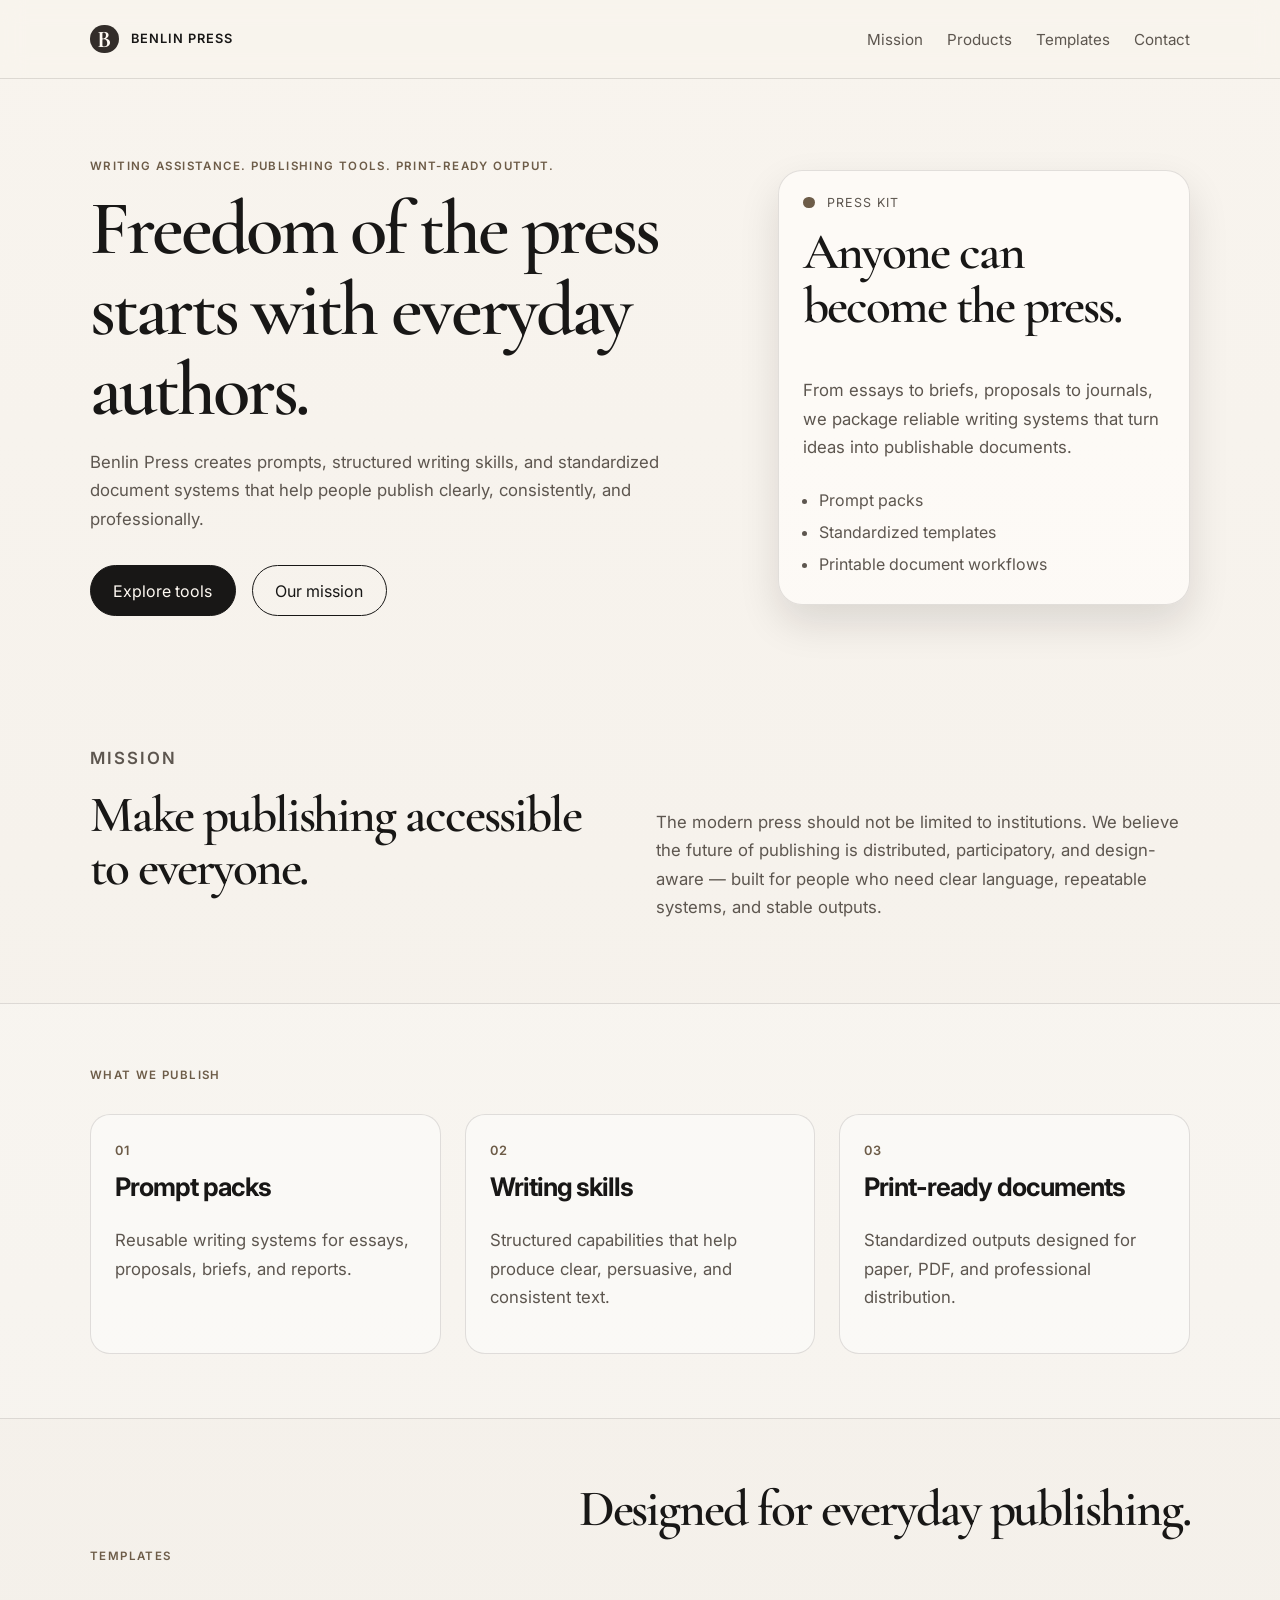
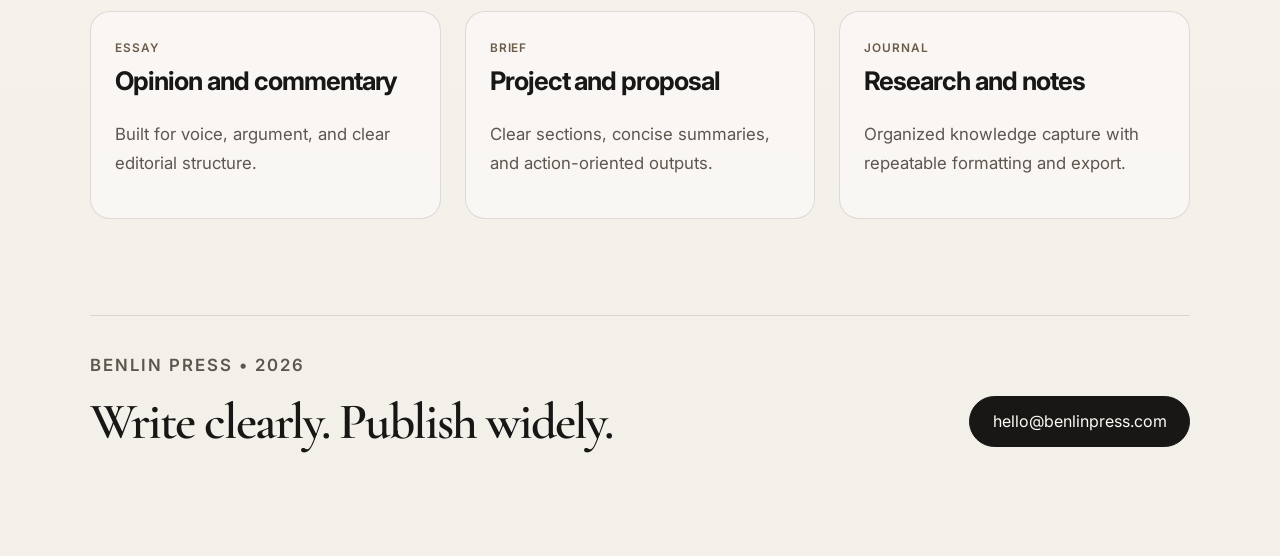
==== index.html @ 3bb2b103 "Align Benlin Press project around publishing prompts and printable document workflows" ====
<!DOCTYPE html>
<html lang="en">
  <head>
    <meta charset="UTF-8" />
    <meta name="viewport" content="width=device-width, initial-scale=1.0" />
    <meta
      name="description"
      content="Benlin Press — writing assistance prompts and skills for standardized printable documents."
    />
    <title>Benlin Press</title>
    <link rel="preconnect" href="https://fonts.googleapis.com" />
    <link rel="preconnect" href="https://fonts.gstatic.com" crossorigin />
    <link
      href="https://fonts.googleapis.com/css2?family=Cormorant+Garamond:wght@500;600;700&family=Inter:wght@400;500;600;700&display=swap"
      rel="stylesheet"
    />
    <link rel="stylesheet" href="styles.css" />
  </head>
  <body>
    <header class="site-header">
      <div class="container nav">
        <div class="brand" aria-label="Benlin Press home">
          <span class="brand-mark">B</span>
          <span>Benlin Press</span>
        </div>
        <nav class="main-nav" aria-label="Main navigation">
          <a href="#mission">Mission</a>
          <a href="#products">Products</a>
          <a href="#templates">Templates</a>
          <a href="#contact">Contact</a>
        </nav>
      </div>
    </header>

    <main>
      <section class="hero">
        <div class="container hero-layout">
          <div class="hero-copy">
            <p class="eyebrow">Writing assistance. Publishing tools. Print-ready output.</p>
            <h1>Freedom of the press starts with everyday authors.</h1>
            <p class="lede">
              Benlin Press creates prompts, structured writing skills, and standardized document systems that help people publish clearly, consistently, and professionally.
            </p>
            <div class="hero-actions">
              <a class="button primary" href="#products">Explore tools</a>
              <a class="button secondary" href="#mission">Our mission</a>
            </div>
          </div>

          <div class="hero-card" aria-label="Benlin Press overview">
            <div class="card-header">
              <span class="dot"></span>
              <span>Press kit</span>
            </div>
            <h2>Anyone can become the press.</h2>
            <p>
              From essays to briefs, proposals to journals, we package reliable writing systems that turn ideas into publishable documents.
            </p>
            <ul>
              <li>Prompt packs</li>
              <li>Standardized templates</li>
              <li>Printable document workflows</li>
            </ul>
          </div>
        </div>
      </section>

      <section id="mission" class="section">
        <div class="container two-column">
          <div>
            <p class="eyebrow">Mission</p>
            <h2>Make publishing accessible to everyone.</h2>
          </div>
          <div>
            <p>
              The modern press should not be limited to institutions. We believe the future of publishing is distributed, participatory, and design-aware — built for people who need clear language, repeatable systems, and stable outputs.
            </p>
          </div>
        </div>
      </section>

      <section id="products" class="section muted">
        <div class="container">
          <p class="eyebrow">What we publish</p>
          <div class="feature-grid">
            <article class="feature-item">
              <span class="feature-number">01</span>
              <h3>Prompt packs</h3>
              <p>Reusable writing systems for essays, proposals, briefs, and reports.</p>
            </article>
            <article class="feature-item">
              <span class="feature-number">02</span>
              <h3>Writing skills</h3>
              <p>Structured capabilities that help produce clear, persuasive, and consistent text.</p>
            </article>
            <article class="feature-item">
              <span class="feature-number">03</span>
              <h3>Print-ready documents</h3>
              <p>Standardized outputs designed for paper, PDF, and professional distribution.</p>
            </article>
          </div>
        </div>
      </section>

      <section id="templates" class="section">
        <div class="container">
          <div class="section-heading">
            <p class="eyebrow">Templates</p>
            <h2>Designed for everyday publishing.</h2>
          </div>

          <div class="article-grid">
            <article class="article-card">
              <span class="meta">Essay</span>
              <h3>Opinion and commentary</h3>
              <p>Built for voice, argument, and clear editorial structure.</p>
            </article>
            <article class="article-card">
              <span class="meta">Brief</span>
              <h3>Project and proposal</h3>
              <p>Clear sections, concise summaries, and action-oriented outputs.</p>
            </article>
            <article class="article-card">
              <span class="meta">Journal</span>
              <h3>Research and notes</h3>
              <p>Organized knowledge capture with repeatable formatting and export.</p>
            </article>
          </div>
        </div>
      </section>
    </main>

    <footer id="contact" class="site-footer">
      <div class="container footer-layout">
        <div>
          <p class="eyebrow">Benlin Press</p>
          <h2>Write clearly. Publish widely.</h2>
        </div>
        <a class="button primary" href="mailto:hello@benlinpress.com">hello@benlinpress.com</a>
      </div>
    </footer>

    <script src="app.js"></script>
  </body>
</html>
---- styles.css ----
:root {
  --bg: #f3efe8;
  --bg-strong: #eadfc8;
  --panel: #fffdf9;
  --ink: #181716;
  --muted: #5d564f;
  --line: rgba(24, 23, 22, 0.12);
  --accent: #6d5c48;
  --accent-deep: #332d2a;
  --shadow: rgba(21, 17, 14, 0.12);
}

* {
  box-sizing: border-box;
}

html {
  scroll-behavior: smooth;
}

body {
  margin: 0;
  font-family: "Inter", sans-serif;
  background: linear-gradient(180deg, #f8f4ee 0%, #f3efe9 100%);
  color: var(--ink);
}

a {
  color: inherit;
  text-decoration: none;
}

.container {
  width: min(1100px, calc(100% - 2rem));
  margin: 0 auto;
}

.site-header {
  position: sticky;
  top: 0;
  z-index: 10;
  backdrop-filter: blur(12px);
  background: rgba(248, 244, 238, 0.72);
  border-bottom: 1px solid var(--line);
}

.nav {
  display: flex;
  align-items: center;
  justify-content: space-between;
  min-height: 78px;
}

.brand {
  display: inline-flex;
  align-items: center;
  gap: 0.75rem;
  font-size: 0.8rem;
  font-weight: 600;
  text-transform: uppercase;
  letter-spacing: 0.08em;
}

.brand-mark {
  width: 1.8rem;
  height: 1.8rem;
  display: inline-flex;
  align-items: center;
  justify-content: center;
  border-radius: 50%;
  background: var(--accent-deep);
  color: #fffaf4;
  font-family: "Cormorant Garamond", serif;
  font-size: 1.5rem;
  font-weight: 700;
}

.main-nav {
  display: flex;
  gap: 1.5rem;
  color: var(--muted);
  font-size: 0.95rem;
}

.main-nav a {
  position: relative;
}

.main-nav a::after {
  content: "";
  position: absolute;
  left: 0;
  bottom: -0.35rem;
  width: 100%;
  height: 1px;
  background: var(--ink);
  transform: scaleX(0);
  transform-origin: center;
  transition: transform 0.2s ease;
}

.main-nav a:hover::after,
.main-nav a:focus-visible::after {
  transform: scaleX(1);
}

.hero {
  padding: 5rem 0 4rem;
}

.hero-layout {
  display: grid;
  grid-template-columns: 1.4fr 0.9fr;
  align-items: center;
  gap: 3rem;
}

.eyebrow {
  margin: 0 0 1rem;
  color: var(--accent);
  font-size: 0.72rem;
  font-weight: 600;
  letter-spacing: 0.12em;
  text-transform: uppercase;
}

h1,
h2,
h3 {
  margin-top: 0;
  line-height: 1.05;
  letter-spacing: -0.04em;
}

h1,
h2 {
  font-family: "Cormorant Garamond", serif;
  font-weight: 600;
}

h1 {
  max-width: 620px;
  font-size: clamp(3.2rem, 6vw, 6rem);
  margin-bottom: 1rem;
}

h2 {
  font-size: clamp(2.2rem, 4vw, 3.3rem);
}

h3 {
  font-size: clamp(1.5rem, 2vw, 2rem);
}

.lede,
.hero-card p,
.feature-item p,
.article-card p,
.two-column p,
.footer-layout p {
  font-size: 1.05rem;
  line-height: 1.7;
  color: var(--muted);
}

.hero-actions {
  display: flex;
  flex-wrap: wrap;
  gap: 1rem;
  margin-top: 2rem;
}

.button {
  display: inline-flex;
  align-items: center;
  justify-content: center;
  min-height: 3.1rem;
  padding: 0.9rem 1.4rem;
  border-radius: 999px;
  border: 1px solid var(--ink);
  transition: transform 0.2s ease, box-shadow 0.2s ease;
}

.button:hover,
.button:focus-visible {
  transform: translateY(-1px);
  box-shadow: 0 10px 20px rgba(35, 25, 20, 0.08);
}

.button.primary {
  background: var(--ink);
  color: #fffaf3;
  border-color: var(--ink);
}

.button.secondary {
  background: transparent;
  color: var(--ink);
}

.hero-card {
  background: rgba(255, 253, 249, 0.7);
  border: 1px solid var(--line);
  border-radius: 1.5rem;
  padding: 1.5rem;
  box-shadow: 0 18px 40px var(--shadow);
}

.card-header {
  display: flex;
  align-items: center;
  gap: 0.8rem;
  margin-bottom: 1rem;
  color: var(--muted);
  font-size: 0.78rem;
  letter-spacing: 0.08em;
  text-transform: uppercase;
}

.dot {
  width: 0.7rem;
  height: 0.7rem;
  border-radius: 50%;
  background: var(--accent);
  display: inline-block;
}

.hero-card ul {
  margin: 1.4rem 0 0;
  padding-left: 1rem;
  line-height: 2;
  color: var(--muted);
}

.section {
  padding: 4rem 0;
}

.muted {
  background: rgba(255, 255, 255, 0.2);
  border-top: 1px solid var(--line);
  border-bottom: 1px solid var(--line);
}

.two-column {
  display: grid;
  grid-template-columns: 1fr 1fr;
  gap: 2rem;
  align-items: end;
}

.feature-grid,
.article-grid {
  display: grid;
  grid-template-columns: repeat(3, minmax(0, 1fr));
  gap: 1.5rem;
  margin-top: 2rem;
}

.feature-item,
.article-card {
  background: rgba(255, 255, 255, 0.42);
  border: 1px solid var(--line);
  border-radius: 1.25rem;
  padding: 1.5rem;
}

.feature-number {
  display: inline-block;
  margin-bottom: 1rem;
  color: var(--accent);
  font-size: 0.8rem;
  font-weight: 600;
  letter-spacing: 0.08em;
  text-transform: uppercase;
}

.meta {
  display: inline-block;
  margin-bottom: 0.8rem;
  font-size: 0.74rem;
  color: var(--accent);
  letter-spacing: 0.08em;
  text-transform: uppercase;
  font-weight: 600;
}

.section-heading {
  display: flex;
  justify-content: space-between;
  align-items: end;
  gap: 1rem;
}

.site-footer {
  padding: 2rem 0 4rem;
}

.footer-layout {
  display: flex;
  justify-content: space-between;
  align-items: center;
  gap: 2rem;
  border-top: 1px solid var(--line);
  padding-top: 2.2rem;
}

@media (max-width: 820px) {
  .hero-layout,
  .two-column,
  .feature-grid,
  .article-grid,
  .footer-layout {
    display: grid;
    grid-template-columns: 1fr;
  }

  .main-nav {
    display: none;
  }

  .site-header {
    position: static;
  }

  .hero {
    padding-top: 3rem;
  }
}
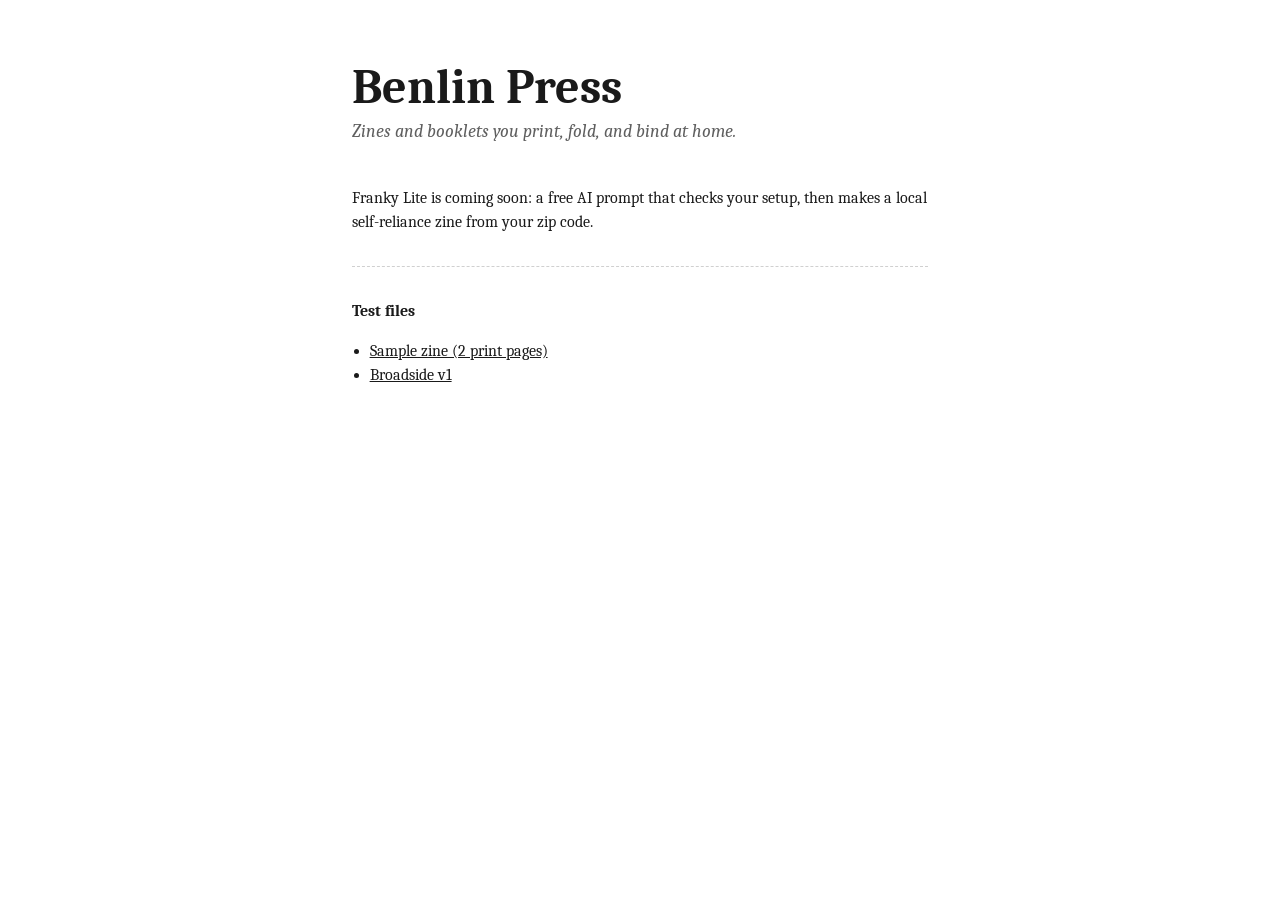
==== commit badf3b7c: "Add files via upload" ====
--- a/index.html
+++ b/index.html
@@ -1,145 +1,33 @@
-<!DOCTYPE html>
+<!doctype html>
 <html lang="en">
-  <head>
-    <meta charset="UTF-8" />
-    <meta name="viewport" content="width=device-width, initial-scale=1.0" />
-    <meta
-      name="description"
-      content="Benlin Press — writing assistance prompts and skills for standardized printable documents."
-    />
-    <title>Benlin Press</title>
-    <link rel="preconnect" href="https://fonts.googleapis.com" />
-    <link rel="preconnect" href="https://fonts.gstatic.com" crossorigin />
-    <link
-      href="https://fonts.googleapis.com/css2?family=Cormorant+Garamond:wght@500;600;700&family=Inter:wght@400;500;600;700&display=swap"
-      rel="stylesheet"
-    />
-    <link rel="stylesheet" href="styles.css" />
-  </head>
-  <body>
-    <header class="site-header">
-      <div class="container nav">
-        <div class="brand" aria-label="Benlin Press home">
-          <span class="brand-mark">B</span>
-          <span>Benlin Press</span>
-        </div>
-        <nav class="main-nav" aria-label="Main navigation">
-          <a href="#mission">Mission</a>
-          <a href="#products">Products</a>
-          <a href="#templates">Templates</a>
-          <a href="#contact">Contact</a>
-        </nav>
-      </div>
-    </header>
-
-    <main>
-      <section class="hero">
-        <div class="container hero-layout">
-          <div class="hero-copy">
-            <p class="eyebrow">Writing assistance. Publishing tools. Print-ready output.</p>
-            <h1>Freedom of the press starts with everyday authors.</h1>
-            <p class="lede">
-              Benlin Press creates prompts, structured writing skills, and standardized document systems that help people publish clearly, consistently, and professionally.
-            </p>
-            <div class="hero-actions">
-              <a class="button primary" href="#products">Explore tools</a>
-              <a class="button secondary" href="#mission">Our mission</a>
-            </div>
-          </div>
-
-          <div class="hero-card" aria-label="Benlin Press overview">
-            <div class="card-header">
-              <span class="dot"></span>
-              <span>Press kit</span>
-            </div>
-            <h2>Anyone can become the press.</h2>
-            <p>
-              From essays to briefs, proposals to journals, we package reliable writing systems that turn ideas into publishable documents.
-            </p>
-            <ul>
-              <li>Prompt packs</li>
-              <li>Standardized templates</li>
-              <li>Printable document workflows</li>
-            </ul>
-          </div>
-        </div>
-      </section>
-
-      <section id="mission" class="section">
-        <div class="container two-column">
-          <div>
-            <p class="eyebrow">Mission</p>
-            <h2>Make publishing accessible to everyone.</h2>
-          </div>
-          <div>
-            <p>
-              The modern press should not be limited to institutions. We believe the future of publishing is distributed, participatory, and design-aware — built for people who need clear language, repeatable systems, and stable outputs.
-            </p>
-          </div>
-        </div>
-      </section>
-
-      <section id="products" class="section muted">
-        <div class="container">
-          <p class="eyebrow">What we publish</p>
-          <div class="feature-grid">
-            <article class="feature-item">
-              <span class="feature-number">01</span>
-              <h3>Prompt packs</h3>
-              <p>Reusable writing systems for essays, proposals, briefs, and reports.</p>
-            </article>
-            <article class="feature-item">
-              <span class="feature-number">02</span>
-              <h3>Writing skills</h3>
-              <p>Structured capabilities that help produce clear, persuasive, and consistent text.</p>
-            </article>
-            <article class="feature-item">
-              <span class="feature-number">03</span>
-              <h3>Print-ready documents</h3>
-              <p>Standardized outputs designed for paper, PDF, and professional distribution.</p>
-            </article>
-          </div>
-        </div>
-      </section>
-
-      <section id="templates" class="section">
-        <div class="container">
-          <div class="section-heading">
-            <p class="eyebrow">Templates</p>
-            <h2>Designed for everyday publishing.</h2>
-          </div>
-
-          <div class="article-grid">
-            <article class="article-card">
-              <span class="meta">Essay</span>
-              <h3>Opinion and commentary</h3>
-              <p>Built for voice, argument, and clear editorial structure.</p>
-            </article>
-            <article class="article-card">
-              <span class="meta">Brief</span>
-              <h3>Project and proposal</h3>
-              <p>Clear sections, concise summaries, and action-oriented outputs.</p>
-            </article>
-            <article class="article-card">
-              <span class="meta">Journal</span>
-              <h3>Research and notes</h3>
-              <p>Organized knowledge capture with repeatable formatting and export.</p>
-            </article>
-          </div>
-        </div>
-      </section>
-    </main>
-
-    <footer id="contact" class="site-footer">
-      <div class="container footer-layout">
-        <div>
-          <p class="eyebrow">Benlin Press</p>
-          <h2>Write clearly. Publish widely.</h2>
-        </div>
-        <a class="button primary" href="mailto:hello@benlinpress.com">hello@benlinpress.com</a>
-      </div>
-    </footer>
-
-    <script src="app.js"></script>
-  </body>
+<head>
+<meta charset="utf-8">
+<meta name="viewport" content="width=device-width, initial-scale=1">
+<title>Benlin Press</title>
+<link href="https://fonts.googleapis.com/css2?family=Caladea:ital,wght@0,400;0,700;1,400&display=swap" rel="stylesheet">
+<style>
+  :root { --ink:#1a1a1a; --soft:#5f5f5f; --paper:#ffffff; --rule:#d0d0d0; color-scheme: light; }
+  @media (prefers-color-scheme: dark) { :root { --ink:#ececec; --soft:#a8a8a8; --paper:#161616; --rule:#3a3a3a; color-scheme: dark; } }
+  body { margin:0; background:var(--paper); color:var(--ink); font-family:Caladea, Cambria, Georgia, serif; line-height:1.5; }
+  main { max-width: 36rem; margin: 0 auto; padding: 4rem 1.5rem; }
+  h1 { font-size: 3rem; line-height:1; margin:0 0 .4rem; }
+  .lede { font-style: italic; color: var(--soft); font-size:1.15rem; margin:0 0 2.5rem; }
+  .fold { border-top:1px dashed var(--rule); margin: 2rem 0; }
+  a { color: inherit; }
+  ul { padding-left: 1.1rem; }
+</style>
+</head>
+<body>
+<main>
+  <h1>Benlin Press</h1>
+  <p class="lede">Zines and booklets you print, fold, and bind at home.</p>
+  <p>Franky Lite is coming soon: a free AI prompt that checks your setup, then makes a local self-reliance zine from your zip code.</p>
+  <div class="fold"></div>
+  <p><strong>Test files</strong></p>
+  <ul>
+    <li><a href="test/sample-zine.html">Sample zine (2 print pages)</a></li>
+    <li><a href="broadside/v1/broadside.svg">Broadside v1</a></li>
+  </ul>
+</main>
+</body>
 </html>
